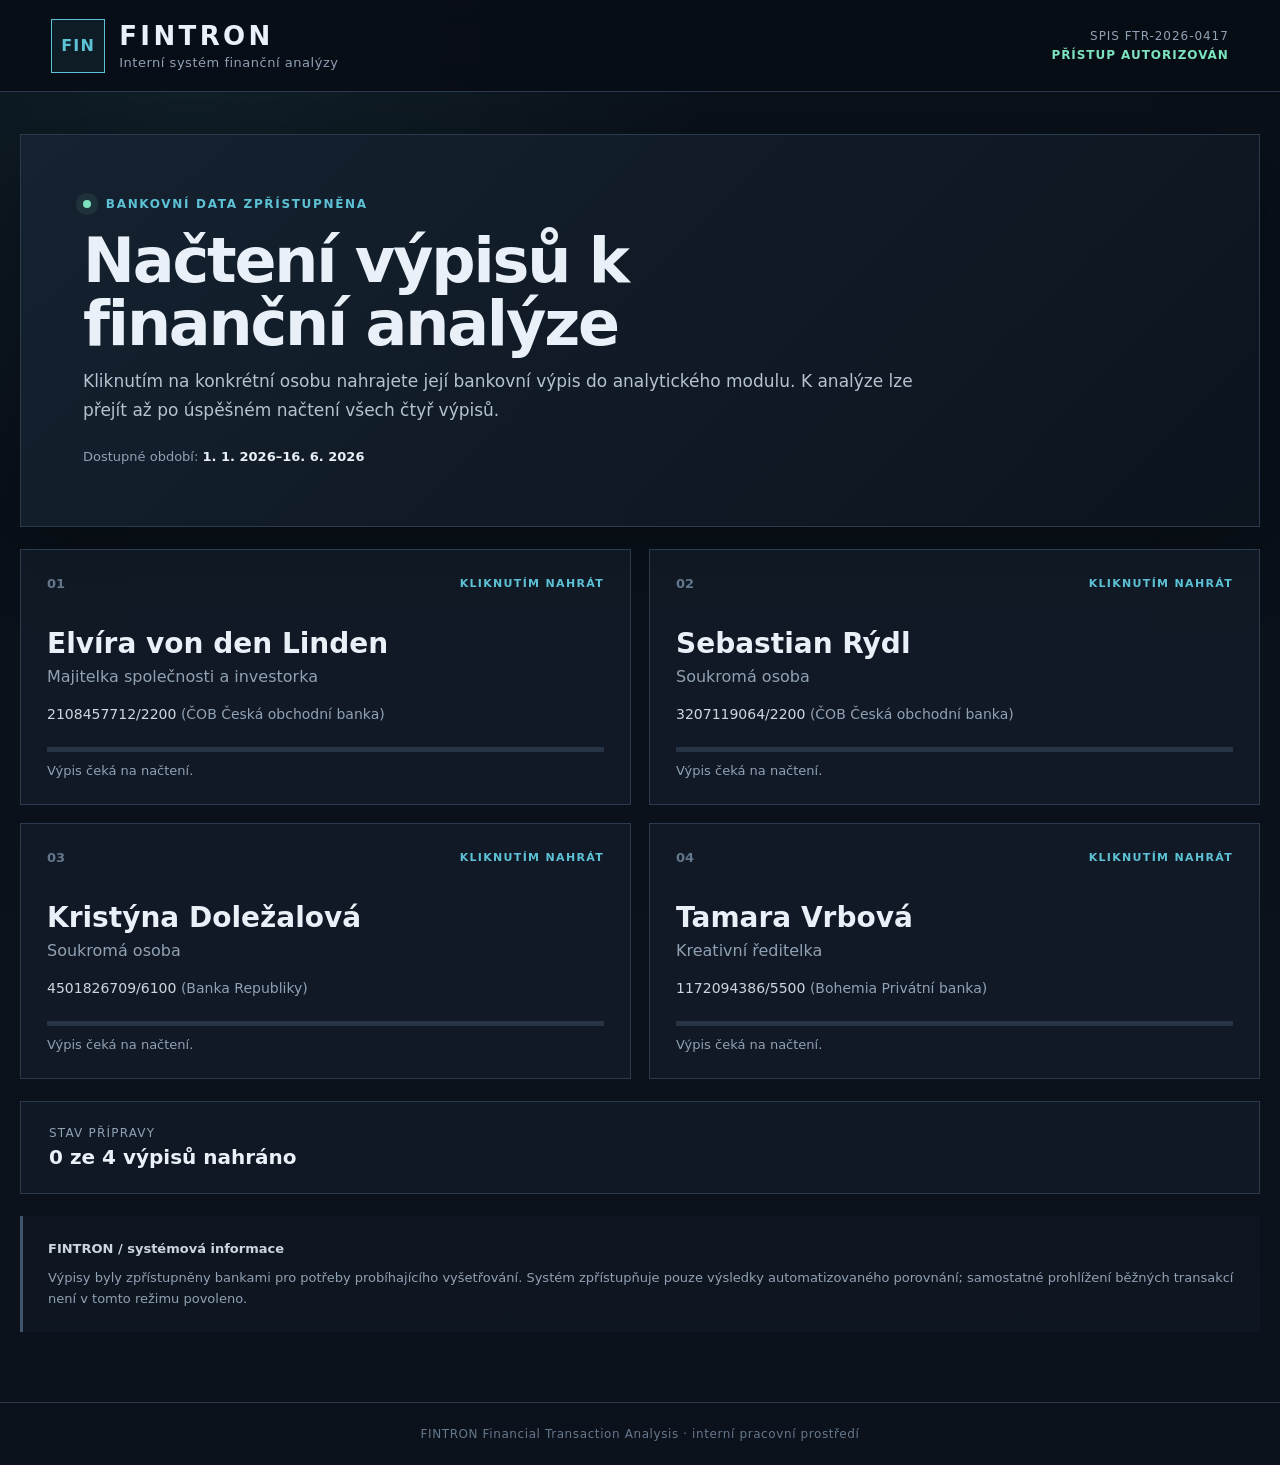
==== analysis.html @ c775ddfe "Add files via upload" ====
<!doctype html>
<html lang="cs">
<head>
  <meta charset="utf-8">
  <meta name="viewport" content="width=device-width, initial-scale=1">
  <title>FINTRON – Finanční analýza</title>
  <link rel="stylesheet" href="styles.css">
</head>
<body data-page="analysis">
  <header class="topbar">
    <div class="brand">
      <div class="brand-mark">FIN</div>
      <div>
        <h1>FINTRON</h1>
        <p>Modul finanční analýzy</p>
      </div>
    </div>
    <div class="case-meta">
      <span>SPIS FTR-2026-0417</span>
      <strong>4 VÝPISY NAČTENY</strong>
    </div>
  </header>

  <main class="page-shell analysis-page">
    <div class="analysis-topline">
      <div>
        <span class="eyebrow">ANALYTICKÉ PRACOVIŠTĚ</span>
        <h2>Vyberte způsob finanční analýzy</h2>
      </div>
      <button id="backToUpload" class="secondary-action" type="button">ZPĚT K NAČTENÝM VÝPISŮM</button>
    </div>

    <section class="analysis-choosers">
      <article class="analysis-tool analysis-tool-wide high-value-tool">
        <header>
          <span class="tool-number">01</span>
          <div>
            <h3>Analýza vysokých transakcí <small>(nad 50 000 Kč)</small></h3>
            <p>Vyhledá vysoké příchozí a odchozí transakce ve zvoleném výpisu. Výsledek lze filtrovat podle období, směru platby a protistrany.</p>
          </div>
        </header>
        <div class="high-analysis-controls">
          <label>Bankovní výpis<select id="highPerson"></select></label>
          <label>Datum od<input id="highDateFrom" type="date" min="2026-01-01" max="2026-06-16" value="2026-01-01"></label>
          <label>Datum do<input id="highDateTo" type="date" min="2026-01-01" max="2026-06-16" value="2026-06-16"></label>
          <label>Směr transakce
            <select id="highDirection">
              <option value="all">Všechny transakce</option>
              <option value="in">Pouze příchozí</option>
              <option value="out">Pouze odchozí</option>
            </select>
          </label>
          <label class="counterparty-search">Příjemce nebo odesílatel
            <input id="highSearch" type="search" autocomplete="off" placeholder="Alespoň 3 znaky jména nebo názvu">
          </label>
        </div>
        <button class="run-analysis" data-analysis="high" type="button">PROVÉST ANALÝZU</button>
      </article>

      <div class="comparison-tools">
        <article class="analysis-tool">
          <header>
            <span class="tool-number">02</span>
            <div>
              <h3>Analýza vzájemných transakcí</h3>
              <p>Vyhledá přímé převody mezi dvěma zvolenými bankovními výpisy.</p>
            </div>
          </header>
          <div class="select-pair">
            <label>První výpis<select id="mutualFirst"></select></label>
            <div class="pair-symbol">↔</div>
            <label>Druhý výpis<select id="mutualSecond"></select></label>
          </div>
          <button class="run-analysis" data-analysis="mutual" type="button">PROVÉST ANALÝZU</button>
        </article>

        <article class="analysis-tool">
          <header>
            <span class="tool-number">03</span>
            <div>
              <h3>Analýza stejných odesílatelů a příjemců</h3>
              <p>Vyhledá třetí strany, kterým oba účty platily nebo od kterých oba účty přijaly peníze.</p>
            </div>
          </header>
          <div class="select-pair">
            <label>První výpis<select id="commonFirst"></select></label>
            <div class="pair-symbol">⇄</div>
            <label>Druhý výpis<select id="commonSecond"></select></label>
          </div>
          <button class="run-analysis" data-analysis="common" type="button">PROVÉST ANALÝZU</button>
        </article>
      </div>
    </section>

    <section id="progressArea" class="analysis-progress" hidden>
      <div class="progress-copy"><strong id="progressLabel">Zahajuji analýzu…</strong><span id="progressPercent">0 %</span></div>
      <div class="progress-track"><i id="progressBar"></i></div>
    </section>

    <section id="results" class="results-area">
      <div class="results-placeholder">
        <div class="placeholder-icon">⌁</div>
        <h3>Výsledek analýzy se zobrazí zde</h3>
        <p>Vyberte jeden z analytických modulů, nastavte požadované parametry a spusťte analýzu.</p>
      </div>
    </section>
  </main>

  <div id="messageModal" class="modal" hidden>
    <div class="modal-card" role="alertdialog" aria-modal="true" aria-labelledby="modalTitle">
      <span class="modal-symbol">!</span>
      <h3 id="modalTitle">Nelze provést analýzu</h3>
      <p id="modalText">Nelze srovnávat stejný výpis.</p>
      <button id="modalClose" type="button">ROZUMÍM</button>
    </div>
  </div>

  <footer>FINTRON Financial Transaction Analysis · interní pracovní prostředí</footer>
  <script src="data.js"></script>
  <script src="app.js"></script>
</body>
</html>
---- styles.css ----
:root {
  --bg: #0a1018;
  --panel: #111a26;
  --panel-2: #162231;
  --line: #2b3a4d;
  --text: #e9f0f7;
  --muted: #91a1b4;
  --accent: #5dc2d6;
  --accent-2: #7de2be;
  --danger: #ff8c88;
  --warning: #f2c96d;
  --shadow: 0 24px 70px rgba(0,0,0,.32);
}
* { box-sizing: border-box; }
html { color-scheme: dark; }
body {
  margin: 0;
  min-height: 100vh;
  background:
    radial-gradient(circle at 15% 0%, rgba(93,194,214,.09), transparent 34rem),
    linear-gradient(180deg, #091018 0%, #0b121c 100%);
  color: var(--text);
  font-family: Inter, ui-sans-serif, system-ui, -apple-system, BlinkMacSystemFont, "Segoe UI", sans-serif;
}
button, select { font: inherit; }
button { color: inherit; }
[hidden] { display: none !important; }
.topbar {
  min-height: 92px;
  padding: 18px clamp(22px, 4vw, 68px);
  display: flex;
  align-items: center;
  justify-content: space-between;
  gap: 24px;
  border-bottom: 1px solid var(--line);
  background: rgba(8,14,22,.92);
  position: sticky;
  top: 0;
  z-index: 20;
  backdrop-filter: blur(16px);
}
.brand { display: flex; align-items: center; gap: 14px; }
.brand-mark {
  width: 54px; height: 54px; display: grid; place-items: center;
  border: 1px solid var(--accent); color: var(--accent); font-weight: 900;
  letter-spacing: .08em; background: rgba(93,194,214,.08);
}
.brand h1 { margin: 0; font-size: 26px; letter-spacing: .13em; }
.brand p { margin: 4px 0 0; color: var(--muted); font-size: 13px; letter-spacing: .04em; }
.case-meta { text-align: right; font-size: 12px; letter-spacing: .08em; }
.case-meta span { display: block; color: var(--muted); margin-bottom: 5px; }
.case-meta strong { color: var(--accent-2); }
.page-shell { width: min(1440px, calc(100% - 40px)); margin: 0 auto; padding: 42px 0 70px; }
.hero-panel {
  padding: clamp(30px, 5vw, 62px);
  border: 1px solid var(--line);
  background: linear-gradient(135deg, rgba(22,34,49,.96), rgba(12,20,30,.96));
  box-shadow: var(--shadow);
}
.hero-status, .eyebrow, .result-kicker {
  color: var(--accent); font-size: 12px; font-weight: 800; letter-spacing: .14em;
}
.status-dot { display: inline-block; width: 8px; height: 8px; margin-right: 9px; border-radius: 50%; background: var(--accent-2); box-shadow: 0 0 0 7px rgba(125,226,190,.09); animation: pulse 1.7s infinite; }
@keyframes pulse { 50% { opacity: .4; transform: scale(.82); } }
.hero-panel h2 { max-width: 760px; margin: 18px 0 12px; font-size: clamp(34px, 5vw, 62px); line-height: 1.02; letter-spacing: -.035em; }
.hero-panel p { max-width: 830px; margin: 0; color: #b6c2cf; font-size: 17px; line-height: 1.7; }
.period-line { margin-top: 24px; color: var(--muted); font-size: 13px; }
.period-line strong { color: var(--text); }
.upload-grid { display: grid; grid-template-columns: repeat(2, minmax(0,1fr)); gap: 18px; margin-top: 22px; }
.upload-card {
  text-align: left; padding: 26px; min-height: 245px; border: 1px solid var(--line);
  background: rgba(17,26,38,.9); cursor: pointer; transition: .2s ease;
}
.upload-card:hover { transform: translateY(-2px); border-color: #4a637d; background: #142131; }
.upload-card.is-loading { cursor: progress; border-color: var(--warning); }
.upload-card.is-loaded { border-color: rgba(125,226,190,.52); background: linear-gradient(135deg, rgba(19,41,43,.82), rgba(16,29,39,.92)); cursor: default; }
.upload-card-head { display: flex; align-items: center; justify-content: space-between; }
.person-index { color: #63768b; font-weight: 900; font-size: 13px; }
.upload-state { color: var(--accent); font-size: 11px; font-weight: 900; letter-spacing: .12em; }
.is-loaded .upload-state { color: var(--accent-2); }
.upload-card h3 { margin: 36px 0 7px; font-size: 28px; }
.upload-card p { margin: 0; color: var(--muted); }
.account-preview { margin-top: 20px; color: #ccd6e0; font-size: 14px; }
.account-preview span { color: var(--muted); }
.card-progress { height: 5px; margin-top: 25px; background: #263446; overflow: hidden; }
.card-progress i { display: block; height: 100%; background: linear-gradient(90deg, var(--accent), var(--accent-2)); transition: width .16s linear; }
.card-message { margin-top: 11px; color: var(--muted); font-size: 13px; }
.is-loaded .card-message { color: var(--accent-2); font-weight: 700; }
.upload-summary {
  margin-top: 22px; padding: 24px 28px; display: flex; align-items: center; justify-content: space-between; gap: 24px;
  border: 1px solid var(--line); background: rgba(17,26,38,.88);
}
.upload-summary span { display: block; color: var(--muted); font-size: 12px; text-transform: uppercase; letter-spacing: .1em; }
.upload-summary strong { display: block; margin-top: 5px; font-size: 20px; }
.primary-action, .run-analysis, .modal-card button {
  border: 0; background: var(--accent); color: #071018; padding: 16px 23px; font-weight: 900; letter-spacing: .06em; cursor: pointer;
  box-shadow: 0 9px 24px rgba(93,194,214,.16); transition: .18s ease;
}
.primary-action:hover, .run-analysis:hover, .modal-card button:hover { filter: brightness(1.08); transform: translateY(-1px); }
.system-note { margin-top: 22px; padding: 22px 25px; border-left: 3px solid #40556c; background: rgba(15,23,34,.8); color: var(--muted); font-size: 13px; line-height: 1.65; }
.system-note strong { color: #cbd6e1; }
.system-note p { margin: 7px 0 0; }
footer { padding: 24px; text-align: center; color: #66788c; border-top: 1px solid var(--line); font-size: 12px; letter-spacing: .05em; }
.analysis-topline { display: flex; justify-content: space-between; align-items: end; gap: 25px; margin-bottom: 22px; }
.analysis-topline h2 { margin: 8px 0 0; font-size: clamp(30px, 4vw, 48px); }
.secondary-action { background: transparent; border: 1px solid var(--line); padding: 13px 17px; color: #b8c6d4; cursor: pointer; }
.secondary-action:hover { border-color: var(--accent); color: var(--text); }
.analysis-choosers { display: grid; grid-template-columns: repeat(2,minmax(0,1fr)); gap: 20px; }
.analysis-tool { display: flex; flex-direction: column; min-height: 430px; padding: 28px; border: 1px solid var(--line); background: linear-gradient(145deg, #131e2c, #0e1722); box-shadow: var(--shadow); }
.analysis-tool header { display: flex; gap: 18px; min-height: 125px; }
.tool-number { flex: 0 0 48px; height: 48px; display: grid; place-items: center; border: 1px solid #39506a; color: var(--accent); font-weight: 900; }
.analysis-tool h3 { margin: 1px 0 8px; font-size: 24px; }
.analysis-tool header p { margin: 0; color: var(--muted); line-height: 1.55; }
.select-pair { display: grid; grid-template-columns: 1fr 42px 1fr; align-items: end; gap: 10px; margin: 32px 0 25px; }
.select-pair label { display: grid; gap: 8px; color: var(--muted); font-size: 12px; font-weight: 800; letter-spacing: .06em; text-transform: uppercase; }
select { width: 100%; padding: 14px 40px 14px 13px; border: 1px solid #35475d; border-radius: 0; background: #0c141e; color: var(--text); outline: none; }
select:focus { border-color: var(--accent); }
.pair-symbol { padding-bottom: 13px; text-align: center; color: var(--accent); font-size: 24px; }
.run-analysis { width: 100%; margin-top: auto; }
.analysis-progress { margin-top: 24px; padding: 25px; border: 1px solid var(--line); background: #111b28; }
.progress-copy { display: flex; justify-content: space-between; gap: 20px; margin-bottom: 12px; }
.progress-copy strong { color: #d4dee8; }
.progress-copy span { color: var(--accent); font-variant-numeric: tabular-nums; }
.progress-track { height: 8px; background: #263547; overflow: hidden; }
.progress-track i { display: block; height: 100%; width: 0; background: linear-gradient(90deg,var(--accent),var(--accent-2)); transition: width .15s linear; }
.results-area { margin-top: 24px; scroll-margin-top: 116px; }
.results-placeholder, .no-findings { min-height: 330px; padding: 60px; display: grid; place-items: center; align-content: center; text-align: center; border: 1px dashed #35475b; background: rgba(14,22,33,.7); }
.placeholder-icon { font-size: 60px; color: #40566d; }
.results-placeholder h3, .no-findings h3 { margin: 14px 0 4px; font-size: 25px; }
.results-placeholder p, .no-findings p { margin: 0; color: var(--muted); }
.result-heading { padding: 34px; border: 1px solid #3c5168; background: linear-gradient(135deg,#172638,#101a27); }
.result-heading h2 { margin: 11px 0 8px; font-size: clamp(30px,4vw,48px); letter-spacing: -.02em; }
.result-heading > p { margin: 0; color: var(--muted); }
.result-pair { display: grid; grid-template-columns: 1fr 36px 1fr; align-items: center; gap: 18px; margin-top: 30px; }
.result-pair > div { padding: 17px; border: 1px solid #33475d; background: rgba(7,13,20,.5); }
.result-pair > div:last-child { text-align: right; }
.result-pair strong { display: block; font-size: 19px; }
.result-pair span { display: block; margin-top: 5px; color: var(--muted); font-size: 13px; }
.result-pair b { text-align: center; color: var(--accent); font-size: 24px; }
.result-stats { display: grid; grid-template-columns: repeat(3,1fr); border: solid var(--line); border-width: 0 1px 1px; background: #0f1824; }
.result-stats div { padding: 20px 24px; border-right: 1px solid var(--line); }
.result-stats div:last-child { border-right: 0; }
.result-stats span { display: block; color: var(--muted); font-size: 12px; text-transform: uppercase; letter-spacing: .08em; }
.result-stats strong { display: block; margin-top: 7px; font-size: 21px; }
.mutual-list, .common-results { display: grid; gap: 13px; margin-top: 18px; }
.mutual-row { display: grid; grid-template-columns: 58px 1fr; border: 1px solid var(--line); background: #111b28; }
.row-order { display: grid; place-items: center; border-right: 1px solid var(--line); color: #587087; font-weight: 900; }
.mutual-main { padding: 22px 25px; }
.mutual-date { color: var(--accent); font-size: 12px; font-weight: 900; letter-spacing: .1em; }
.money-flow { display: grid; grid-template-columns: minmax(0,1fr) minmax(150px,.5fr) minmax(0,1fr); align-items: center; gap: 20px; margin-top: 13px; }
.flow-party { padding: 16px; border: 1px solid #304257; background: #0c151f; }
.flow-party strong { display: block; font-size: 18px; }
.flow-party span { display: block; margin-top: 4px; color: var(--muted); font-size: 13px; }
.flow-target { text-align: right; }
.flow-center { text-align: center; }
.flow-center strong { display: block; color: var(--accent-2); font-size: 24px; }
.flow-center span { display: block; color: var(--accent); font-size: 34px; line-height: 1; }
.transaction-detail { display: flex; flex-wrap: wrap; gap: 8px 18px; margin-top: 15px; color: var(--muted); font-size: 13px; }
.transaction-detail strong { color: #d3dde7; }
.common-result-card { position: relative; overflow: hidden; border: 1px solid var(--line); background: #111b28; }
.match-number { position: absolute; top: 19px; right: 22px; color: #5e7389; font-size: 11px; font-weight: 900; letter-spacing: .1em; }
.counterparty-head { padding: 26px 30px 22px; text-align: center; border-bottom: 1px solid var(--line); background: #152232; }
.counterparty-head > span { color: var(--accent); font-size: 11px; font-weight: 900; letter-spacing: .12em; text-transform: uppercase; }
.counterparty-head h3 { margin: 7px 0 4px; font-size: 27px; }
.counterparty-head p { margin: 0; color: var(--muted); font-size: 13px; }
.common-columns { display: grid; grid-template-columns: minmax(0,1fr) 108px minmax(0,1fr); }
.common-columns > section { padding: 24px; }
.common-columns h4 { margin: 0 0 14px; font-size: 18px; }
.common-columns section:last-child h4 { text-align: right; }
.common-columns h4 small { display: block; margin-top: 4px; color: var(--muted); font-size: 12px; font-weight: 500; }
.common-node { display: grid; place-items: center; border-left: 1px solid var(--line); border-right: 1px solid var(--line); background: #0d1620; }
.common-node span { color: var(--accent); text-align: center; font-size: 10px; font-weight: 900; letter-spacing: .09em; }
.mini-transaction { padding: 14px; margin-bottom: 9px; border: 1px solid #2d3e51; background: #0c151f; }
.mini-direction { display: flex; align-items: center; gap: 7px; font-size: 12px; }
.mini-direction span { color: var(--accent); font-size: 18px; }
.mini-data { display: grid; grid-template-columns: auto auto 1fr; align-items: center; gap: 12px; margin-top: 9px; color: var(--muted); font-size: 12px; }
.mini-amount { color: var(--accent-2); font-size: 17px; }
.no-findings > span { font-size: 70px; color: #51677d; font-weight: 900; }
.modal { position: fixed; inset: 0; z-index: 100; display: grid; place-items: center; padding: 20px; background: rgba(2,7,12,.78); backdrop-filter: blur(6px); }
.modal-card { width: min(470px,100%); padding: 36px; text-align: center; border: 1px solid #70494b; background: #17202b; box-shadow: 0 30px 80px rgba(0,0,0,.55); }
.modal-symbol { width: 54px; height: 54px; display: grid; place-items: center; margin: 0 auto; border: 1px solid var(--danger); color: var(--danger); font-size: 30px; font-weight: 900; }
.modal-card h3 { margin: 20px 0 8px; font-size: 25px; }
.modal-card p { margin: 0 0 24px; color: #c5ced8; }
.modal-card button { min-width: 160px; }
@media (max-width: 900px) {
  .upload-grid, .analysis-choosers { grid-template-columns: 1fr; }
  .analysis-topline { align-items: flex-start; flex-direction: column; }
  .select-pair { grid-template-columns: 1fr; }
  .pair-symbol { padding: 0; transform: rotate(90deg); }
  .result-pair, .money-flow { grid-template-columns: 1fr; }
  .result-pair b { transform: rotate(90deg); }
  .result-pair > div:last-child, .flow-target { text-align: left; }
  .common-columns { grid-template-columns: 1fr; }
  .common-node { min-height: 56px; border: solid var(--line); border-width: 1px 0; }
  .common-columns section:last-child h4 { text-align: left; }
}
@media (max-width: 620px) {
  .topbar { position: static; align-items: flex-start; }
  .case-meta { display: none; }
  .page-shell { width: min(100% - 24px, 1440px); padding-top: 22px; }
  .hero-panel, .analysis-tool, .result-heading { padding: 22px; }
  .upload-summary { align-items: stretch; flex-direction: column; }
  .result-stats { grid-template-columns: 1fr; }
  .result-stats div { border-right: 0; border-bottom: 1px solid var(--line); }
  .mutual-row { grid-template-columns: 1fr; }
  .row-order { min-height: 40px; border-right: 0; border-bottom: 1px solid var(--line); }
  .mutual-main { padding: 18px; }
  .transaction-detail { flex-direction: column; }
  .mini-data { grid-template-columns: 1fr; }
}

/* --- FINTRON: modul vysokých transakcí --- */
.analysis-choosers { display: grid; grid-template-columns: 1fr; gap: 20px; }
.analysis-tool-wide { min-height: 0; }
.analysis-tool-wide header { min-height: 0; }
.analysis-tool h3 small { color: var(--warning); font-size: .64em; font-weight: 750; white-space: nowrap; }
.comparison-tools { display: grid; grid-template-columns: repeat(2, minmax(0, 1fr)); gap: 20px; }
.high-analysis-controls {
  display: grid;
  grid-template-columns: minmax(260px, 1.35fr) repeat(3, minmax(165px, .72fr));
  gap: 14px;
  margin: 28px 0 22px;
}
.high-analysis-controls label {
  display: grid;
  gap: 8px;
  color: var(--muted);
  font-size: 12px;
  font-weight: 800;
  letter-spacing: .06em;
  text-transform: uppercase;
}
.high-analysis-controls .counterparty-search { grid-column: 1 / -1; }
input[type="date"], input[type="search"] {
  width: 100%;
  min-height: 50px;
  padding: 13px;
  border: 1px solid #35475d;
  border-radius: 0;
  background: #0c141e;
  color: var(--text);
  outline: none;
  font: inherit;
}
input[type="date"]:focus, input[type="search"]:focus { border-color: var(--accent); }
input[type="search"]::placeholder { color: #687b90; }
.high-value-tool .run-analysis { width: 100%; margin-top: 0; }
.single-account-result {
  margin-top: 28px;
  padding: 18px 20px;
  border: 1px solid #33475d;
  background: rgba(7,13,20,.5);
}
.single-account-result strong { display: block; font-size: 21px; }
.single-account-result span { display: block; margin-top: 5px; color: var(--muted); font-size: 13px; }
.balance-summary {
  display: grid;
  grid-template-columns: repeat(5, minmax(0,1fr));
  border: solid var(--line);
  border-width: 0 1px 1px;
  background: #0f1824;
}
.balance-summary > div { min-width: 0; padding: 20px 22px; border-right: 1px solid var(--line); }
.balance-summary > div:last-child { border-right: 0; }
.balance-summary span { display: block; color: var(--muted); font-size: 11px; line-height: 1.4; text-transform: uppercase; letter-spacing: .075em; }
.balance-summary strong { display: block; margin-top: 8px; font-size: clamp(17px, 1.65vw, 23px); white-space: nowrap; }
.positive-value { color: var(--accent-2) !important; }
.negative-value { color: #ffaaa5 !important; }
.balance-note {
  padding: 13px 18px;
  border: solid var(--line);
  border-width: 0 1px 1px;
  background: rgba(13,22,32,.92);
  color: var(--muted);
  font-size: 12px;
  line-height: 1.5;
}
.high-transaction-list { display: grid; gap: 10px; margin-top: 18px; }
.high-transaction-row {
  display: grid;
  grid-template-columns: 54px 132px 105px minmax(260px,1fr) minmax(155px,auto);
  align-items: stretch;
  border: 1px solid var(--line);
  background: #111b28;
}
.high-transaction-row.is-incoming { border-left: 3px solid var(--accent-2); }
.high-transaction-row.is-outgoing { border-left: 3px solid #d97976; }
.high-row-index { display: grid; place-items: center; border-right: 1px solid var(--line); color: #5e7389; font-weight: 900; }
.high-row-date, .high-row-direction, .high-row-party, .high-row-amount { padding: 17px 18px; }
.high-row-date { border-right: 1px solid var(--line); }
.high-row-date strong { display: block; font-size: 14px; }
.high-row-date span { display: block; margin-top: 6px; color: var(--muted); font-size: 11px; line-height: 1.35; }
.high-row-direction { display: grid; place-items: center; align-content: center; border-right: 1px solid var(--line); text-align: center; }
.high-row-direction span { color: var(--muted); font-size: 10px; font-weight: 900; letter-spacing: .08em; }
.high-row-direction b { margin-top: 4px; color: var(--accent); font-size: 25px; line-height: 1; }
.high-row-party strong { display: block; font-size: 17px; }
.high-row-party span { display: block; margin-top: 5px; color: var(--muted); font-size: 12px; }
.high-row-party small { display: block; margin-top: 9px; color: #c7d2dd; font-size: 13px; }
.high-row-amount { display: grid; place-items: center end; border-left: 1px solid var(--line); font-size: clamp(18px, 2vw, 25px); font-weight: 900; white-space: nowrap; font-variant-numeric: tabular-nums; }

@media (max-width: 1120px) {
  .high-analysis-controls { grid-template-columns: repeat(2, minmax(0,1fr)); }
  .high-analysis-controls .counterparty-search { grid-column: 1 / -1; }
  .balance-summary { grid-template-columns: repeat(2, minmax(0,1fr)); }
  .balance-summary > div { border-bottom: 1px solid var(--line); }
  .balance-summary > div:nth-child(2n) { border-right: 0; }
  .balance-summary > div:last-child { border-bottom: 0; }
  .high-transaction-row { grid-template-columns: 48px 120px 92px minmax(220px,1fr); }
  .high-row-amount { grid-column: 2 / -1; place-items: center end; border-top: 1px solid var(--line); border-left: 0; }
}
@media (max-width: 900px) {
  .comparison-tools { grid-template-columns: 1fr; }
  .high-analysis-controls { grid-template-columns: 1fr; }
  .high-analysis-controls .counterparty-search { grid-column: auto; }
  .balance-summary { grid-template-columns: 1fr; }
  .balance-summary > div { border-right: 0; border-bottom: 1px solid var(--line); }
  .high-transaction-row { grid-template-columns: 44px 1fr; }
  .high-row-index { grid-row: 1 / span 4; }
  .high-row-date, .high-row-direction, .high-row-party, .high-row-amount { grid-column: 2; border: 0; border-bottom: 1px solid var(--line); }
  .high-row-direction { display: flex; justify-content: space-between; padding-top: 10px; padding-bottom: 10px; }
  .high-row-direction b { margin: 0; }
  .high-row-amount { place-items: center start; border-bottom: 0; }
}
@media (max-width: 620px) {
  .analysis-tool h3 small { display: block; margin-top: 5px; white-space: normal; }
  .high-row-date, .high-row-direction, .high-row-party, .high-row-amount { padding-left: 14px; padding-right: 14px; }
}
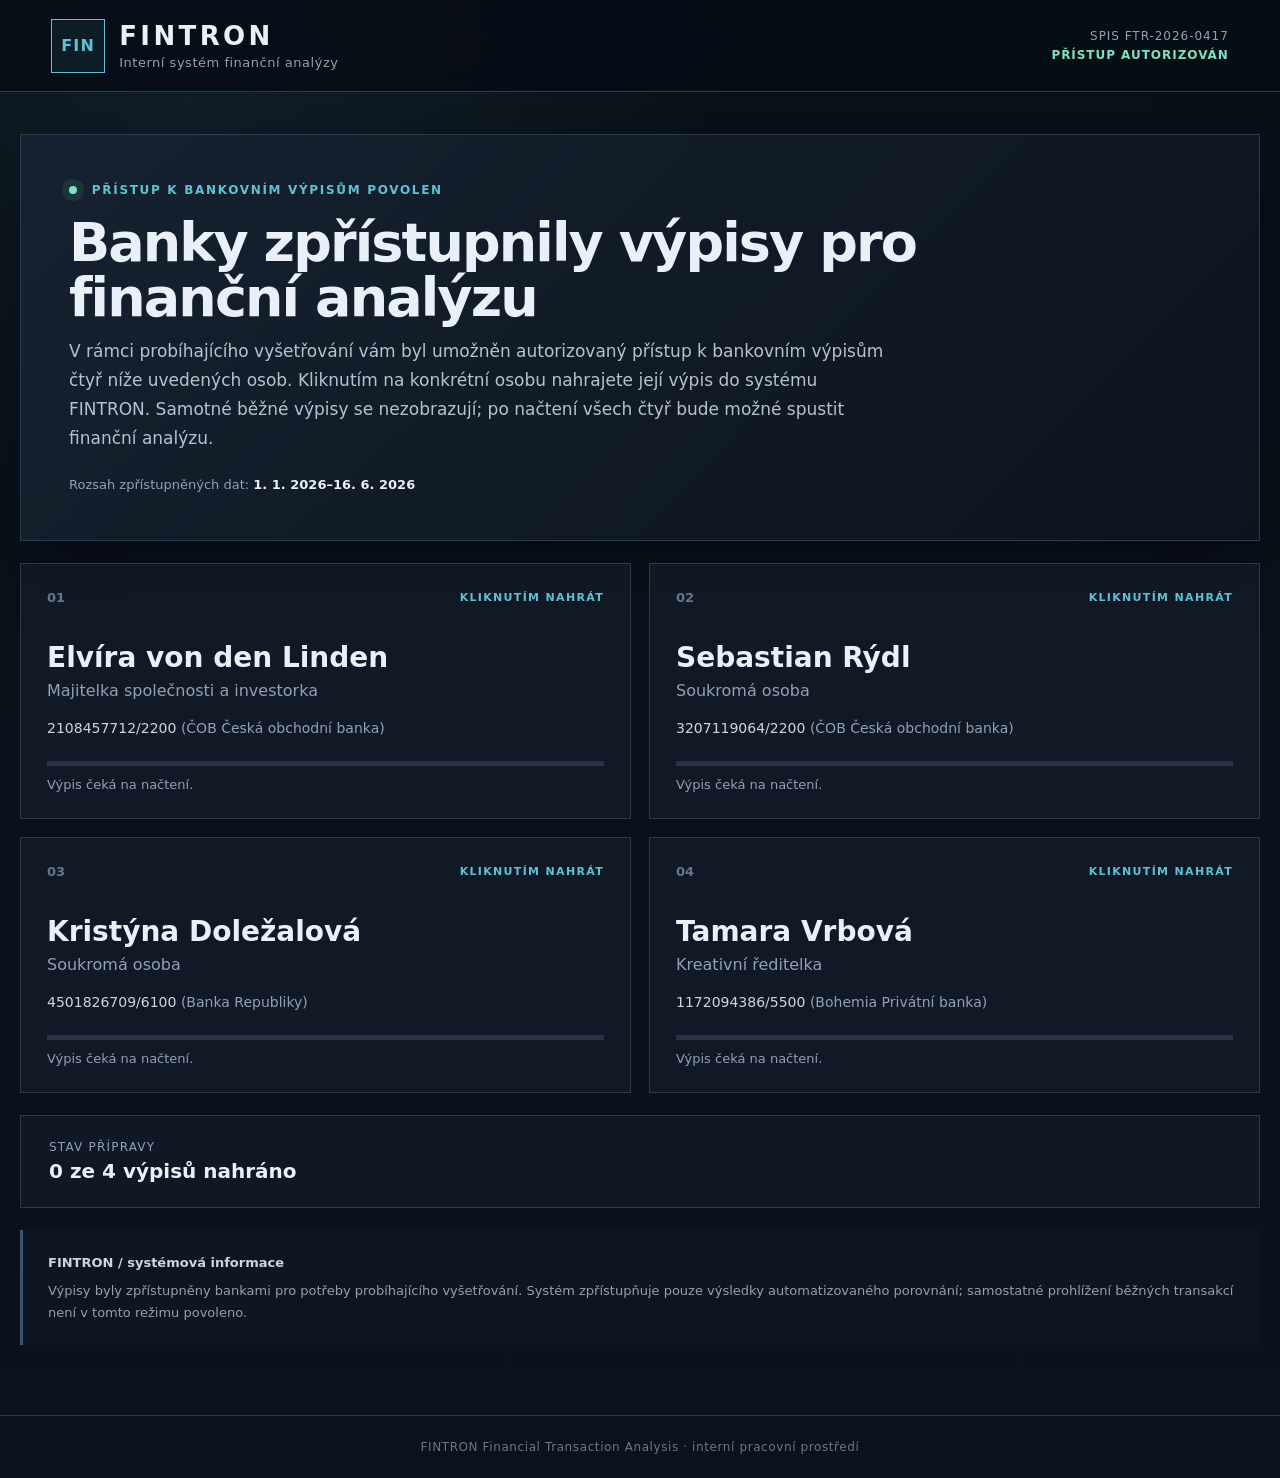
==== commit 58c18632: "Add files via upload" ====
--- a/analysis.html
+++ b/analysis.html
@@ -21,87 +21,87 @@
     </div>
   </header>
 
-  <main class="page-shell analysis-page">
-    <div class="analysis-topline">
+  <main class="page-shell analysis-page compact-analysis-page">
+    <div class="analysis-topline compact-topline">
       <div>
         <span class="eyebrow">ANALYTICKÉ PRACOVIŠTĚ</span>
-        <h2>Vyberte způsob finanční analýzy</h2>
+        <h2>Finanční analýza načtených výpisů</h2>
       </div>
       <button id="backToUpload" class="secondary-action" type="button">ZPĚT K NAČTENÝM VÝPISŮM</button>
     </div>
 
-    <section class="analysis-choosers">
-      <article class="analysis-tool analysis-tool-wide high-value-tool">
-        <header>
+    <section class="analysis-strips" aria-label="Druhy finanční analýzy">
+      <article class="analysis-strip analysis-strip-high">
+        <div class="strip-heading">
           <span class="tool-number">01</span>
           <div>
-            <h3>Analýza vysokých transakcí <small>(nad 50 000 Kč)</small></h3>
-            <p>Vyhledá vysoké příchozí a odchozí transakce ve zvoleném výpisu. Výsledek lze filtrovat podle období, směru platby a protistrany.</p>
+            <h3>Analýza vysokých transakcí</h3>
+            <p>Transakce nad 50 000 Kč</p>
           </div>
-        </header>
-        <div class="high-analysis-controls">
+        </div>
+        <div class="strip-primary-controls">
           <label>Bankovní výpis<select id="highPerson"></select></label>
+          <button class="run-analysis" data-analysis="high" type="button">PROVÉST ANALÝZU</button>
+        </div>
+        <div class="strip-filter-row">
           <label>Datum od<input id="highDateFrom" type="date" min="2026-01-01" max="2026-06-16" value="2026-01-01"></label>
           <label>Datum do<input id="highDateTo" type="date" min="2026-01-01" max="2026-06-16" value="2026-06-16"></label>
-          <label>Směr transakce
+          <label>Směr
             <select id="highDirection">
-              <option value="all">Všechny transakce</option>
+              <option value="all">Příchozí i odchozí</option>
               <option value="in">Pouze příchozí</option>
               <option value="out">Pouze odchozí</option>
             </select>
           </label>
           <label class="counterparty-search">Příjemce nebo odesílatel
-            <input id="highSearch" type="search" autocomplete="off" placeholder="Alespoň 3 znaky jména nebo názvu">
+            <input id="highSearch" type="search" autocomplete="off" placeholder="Alespoň 3 znaky">
           </label>
         </div>
-        <button class="run-analysis" data-analysis="high" type="button">PROVÉST ANALÝZU</button>
       </article>
 
-      <div class="comparison-tools">
-        <article class="analysis-tool">
-          <header>
-            <span class="tool-number">02</span>
-            <div>
-              <h3>Analýza vzájemných transakcí</h3>
-              <p>Vyhledá přímé převody mezi dvěma zvolenými bankovními výpisy.</p>
-            </div>
-          </header>
-          <div class="select-pair">
-            <label>První výpis<select id="mutualFirst"></select></label>
-            <div class="pair-symbol">↔</div>
-            <label>Druhý výpis<select id="mutualSecond"></select></label>
+      <article class="analysis-strip">
+        <div class="strip-heading">
+          <span class="tool-number">02</span>
+          <div>
+            <h3>Analýza vzájemných transakcí</h3>
+            <p>Přímé převody mezi dvěma účty</p>
           </div>
+        </div>
+        <div class="strip-pair-controls">
+          <label>První výpis<select id="mutualFirst"></select></label>
+          <span class="strip-symbol">↔</span>
+          <label>Druhý výpis<select id="mutualSecond"></select></label>
           <button class="run-analysis" data-analysis="mutual" type="button">PROVÉST ANALÝZU</button>
-        </article>
+        </div>
+      </article>
 
-        <article class="analysis-tool">
-          <header>
-            <span class="tool-number">03</span>
-            <div>
-              <h3>Analýza stejných odesílatelů a příjemců</h3>
-              <p>Vyhledá třetí strany, kterým oba účty platily nebo od kterých oba účty přijaly peníze.</p>
-            </div>
-          </header>
-          <div class="select-pair">
-            <label>První výpis<select id="commonFirst"></select></label>
-            <div class="pair-symbol">⇄</div>
-            <label>Druhý výpis<select id="commonSecond"></select></label>
+      <article class="analysis-strip">
+        <div class="strip-heading">
+          <span class="tool-number">03</span>
+          <div>
+            <h3>Analýza stejných odesílatelů a příjemců</h3>
+            <p>Společné protistrany ve dvou výpisech</p>
           </div>
+        </div>
+        <div class="strip-pair-controls">
+          <label>První výpis<select id="commonFirst"></select></label>
+          <span class="strip-symbol">⇄</span>
+          <label>Druhý výpis<select id="commonSecond"></select></label>
           <button class="run-analysis" data-analysis="common" type="button">PROVÉST ANALÝZU</button>
-        </article>
-      </div>
+        </div>
+      </article>
     </section>
 
-    <section id="progressArea" class="analysis-progress" hidden>
+    <section id="progressArea" class="analysis-progress compact-progress" hidden>
       <div class="progress-copy"><strong id="progressLabel">Zahajuji analýzu…</strong><span id="progressPercent">0 %</span></div>
       <div class="progress-track"><i id="progressBar"></i></div>
     </section>
 
-    <section id="results" class="results-area">
-      <div class="results-placeholder">
+    <section id="results" class="results-area compact-results">
+      <div class="results-placeholder compact-placeholder">
         <div class="placeholder-icon">⌁</div>
-        <h3>Výsledek analýzy se zobrazí zde</h3>
-        <p>Vyberte jeden z analytických modulů, nastavte požadované parametry a spusťte analýzu.</p>
+        <h3>Výsledek se zobrazí v tomto prostoru</h3>
+        <p>Zvolte typ analýzy a spusťte automatizované porovnání.</p>
       </div>
     </section>
   </main>
--- a/styles.css
+++ b/styles.css
@@ -325,3 +325,248 @@
   .analysis-tool h3 small { display: block; margin-top: 5px; white-space: normal; }
   .high-row-date, .high-row-direction, .high-row-party, .high-row-amount { padding-left: 14px; padding-right: 14px; }
 }
+
+/* --- FINTRON: kompaktní analytické rozhraní --- */
+.compact-analysis-page { padding-top: 30px; }
+.compact-topline { margin-bottom: 16px; }
+.compact-topline h2 { font-size: clamp(28px, 3vw, 40px); }
+.analysis-strips { display: grid; gap: 10px; }
+.analysis-strip {
+  display: grid;
+  grid-template-columns: minmax(285px, .8fr) minmax(520px, 1.7fr);
+  align-items: center;
+  gap: 20px;
+  padding: 17px 20px;
+  border: 1px solid var(--line);
+  background: linear-gradient(110deg, rgba(19,30,44,.97), rgba(13,22,32,.97));
+  box-shadow: 0 12px 32px rgba(0,0,0,.2);
+}
+.analysis-strip-high { grid-template-rows: auto auto; }
+.strip-heading { display: flex; align-items: center; gap: 14px; min-width: 0; }
+.strip-heading .tool-number { flex-basis: 42px; width: 42px; height: 42px; }
+.strip-heading h3 { margin: 0; font-size: 18px; line-height: 1.2; }
+.strip-heading p { margin: 4px 0 0; color: var(--muted); font-size: 12px; }
+.strip-primary-controls,
+.strip-pair-controls,
+.strip-filter-row { display: grid; align-items: end; gap: 10px; min-width: 0; }
+.strip-primary-controls { grid-template-columns: minmax(260px, 1fr) 190px; }
+.strip-pair-controls { grid-template-columns: minmax(210px, 1fr) 28px minmax(210px, 1fr) 190px; }
+.strip-filter-row {
+  grid-column: 1 / -1;
+  grid-template-columns: 145px 145px 190px minmax(260px, 1fr);
+  padding-top: 13px;
+  border-top: 1px solid rgba(76,96,119,.45);
+}
+.strip-heading label,
+.strip-primary-controls label,
+.strip-pair-controls label,
+.strip-filter-row label {
+  display: grid;
+  gap: 5px;
+  min-width: 0;
+  color: var(--muted);
+  font-size: 10px;
+  font-weight: 800;
+  letter-spacing: .075em;
+  text-transform: uppercase;
+}
+.analysis-strip select,
+.analysis-strip input[type="date"],
+.analysis-strip input[type="search"] {
+  min-height: 42px;
+  height: 42px;
+  padding-top: 9px;
+  padding-bottom: 9px;
+  font-size: 13px;
+}
+.analysis-strip .run-analysis { width: 190px; min-height: 42px; margin: 0; padding: 11px 15px; font-size: 12px; }
+.strip-symbol { align-self: end; padding-bottom: 8px; color: var(--accent); text-align: center; font-size: 20px; }
+.compact-progress { margin-top: 12px; padding: 16px 18px; }
+.compact-results { margin-top: 12px; scroll-margin-top: 100px; }
+.compact-placeholder { min-height: 170px; padding: 28px; }
+.compact-placeholder .placeholder-icon { font-size: 42px; }
+.compact-placeholder h3 { font-size: 20px; }
+
+.compact-result-heading { padding: 24px 26px; }
+.compact-result-heading h2 { margin: 8px 0 5px; font-size: clamp(25px, 3vw, 36px); }
+.compact-result-heading > p { font-size: 13px; }
+.compact-result-pair { margin-top: 18px; }
+.compact-result-pair > div { padding: 12px 14px; }
+.compact-result-pair strong { font-size: 16px; }
+.compact-result-pair span { font-size: 12px; }
+.single-account-line {
+  display: flex;
+  align-items: baseline;
+  gap: 12px;
+  margin-top: 17px;
+  padding-top: 14px;
+  border-top: 1px solid #33475d;
+}
+.single-account-line strong { font-size: 18px; }
+.single-account-line span { color: var(--muted); font-size: 12px; }
+.compact-summary {
+  display: grid;
+  border: solid var(--line);
+  border-width: 0 1px 1px;
+  background: #0f1824;
+}
+.compact-summary.three-columns { grid-template-columns: repeat(3, minmax(0,1fr)); }
+.compact-summary.five-columns { grid-template-columns: repeat(5, minmax(0,1fr)); }
+.compact-summary > div { min-width: 0; padding: 14px 17px; border-right: 1px solid var(--line); }
+.compact-summary > div:last-child { border-right: 0; }
+.compact-summary span { display: block; color: var(--muted); font-size: 10px; text-transform: uppercase; letter-spacing: .075em; }
+.compact-summary strong { display: block; margin-top: 5px; font-size: clamp(15px, 1.45vw, 20px); white-space: nowrap; }
+
+.ledger-table { margin-top: 12px; border: 1px solid var(--line); background: #0d1621; overflow: hidden; }
+.ledger-head,
+.ledger-row { display: grid; align-items: stretch; }
+.ledger-head {
+  background: #172536;
+  color: #9cafc2;
+  font-size: 10px;
+  font-weight: 900;
+  letter-spacing: .08em;
+  text-transform: uppercase;
+}
+.ledger-head > span,
+.ledger-head > div,
+.ledger-row > div { min-width: 0; padding: 12px 14px; border-right: 1px solid var(--line); }
+.ledger-head > :last-child,
+.ledger-row > :last-child { border-right: 0; }
+.ledger-row { border-top: 1px solid var(--line); background: #101a27; }
+.ledger-row:nth-child(odd) { background: #0f1824; }
+.ledger-row strong { display: block; font-size: 13px; }
+.ledger-row small { display: block; margin-top: 4px; color: var(--muted); font-size: 10px; line-height: 1.35; }
+.high-ledger-grid { grid-template-columns: 112px 92px minmax(220px, 1.15fr) minmax(250px, 1.35fr) 150px; }
+.high-ledger-table .ledger-row.is-incoming { box-shadow: inset 3px 0 0 var(--accent-2); }
+.high-ledger-table .ledger-row.is-outgoing { box-shadow: inset 3px 0 0 #d97976; }
+.ledger-direction { display: flex; align-items: center; gap: 8px; }
+.ledger-direction b { color: var(--accent); font-size: 21px; }
+.ledger-direction span { color: var(--muted); font-size: 11px; }
+.ledger-amount { display: grid; place-items: center end; font-size: 17px; font-weight: 900; white-space: nowrap; font-variant-numeric: tabular-nums; }
+
+.mutual-ledger-grid { grid-template-columns: minmax(190px, .82fr) minmax(340px, 1.4fr) minmax(190px, .82fr); }
+.account-column-head > span:first-child { text-align: left; }
+.account-column-head > span:nth-child(2) { text-align: center; }
+.account-column-head > span:last-child { text-align: right; }
+.account-column-head strong { display: block; color: var(--text); font-size: 13px; text-transform: none; letter-spacing: 0; }
+.account-column-head small { display: block; margin-top: 3px; color: var(--muted); font-size: 10px; font-weight: 500; letter-spacing: 0; text-transform: none; }
+.side-amount { display: grid; place-items: center start; font-size: 19px; font-weight: 900; white-space: nowrap; }
+.side-amount-right { place-items: center end; }
+.mutual-detail-cell { text-align: center; }
+.mutual-detail-top { display: flex; justify-content: center; align-items: center; gap: 10px; }
+.mutual-detail-top strong { font-size: 12px; }
+.mutual-detail-top b { color: var(--accent); font-size: 24px; line-height: 1; }
+.mutual-detail-top span { color: var(--muted); font-size: 11px; }
+.mutual-detail-cell p { margin: 5px 0 0; color: #d4dde7; font-size: 13px; }
+.mutual-detail-cell small { margin-top: 4px; }
+
+.common-account-head,
+.common-ledger-grid { display: grid; grid-template-columns: minmax(0,1fr) 180px minmax(0,1fr); }
+.common-account-head {
+  margin-top: 12px;
+  border: 1px solid var(--line);
+  background: #172536;
+  color: var(--muted);
+  font-size: 10px;
+  font-weight: 900;
+  letter-spacing: .08em;
+  text-transform: uppercase;
+}
+.common-account-head > div { padding: 12px 14px; border-right: 1px solid var(--line); }
+.common-account-head > div:last-child { border-right: 0; text-align: right; }
+.common-account-head > div:nth-child(2) { display: grid; place-items: center; text-align: center; }
+.common-account-head strong { display: block; color: var(--text); font-size: 13px; text-transform: none; letter-spacing: 0; }
+.common-account-head small { display: block; margin-top: 3px; color: var(--muted); font-size: 10px; font-weight: 500; letter-spacing: 0; text-transform: none; }
+.compact-common-results { margin-top: 8px; gap: 8px; }
+.common-ledger-card { border: 1px solid var(--line); background: #101a27; overflow: hidden; }
+.common-party-bar {
+  display: grid;
+  grid-template-columns: minmax(190px, .8fr) minmax(260px, 1.4fr) minmax(190px, .8fr);
+  align-items: center;
+  gap: 18px;
+  padding: 11px 15px;
+  border-bottom: 1px solid var(--line);
+  background: #142131;
+}
+.common-party-bar span { color: var(--accent); font-size: 10px; font-weight: 900; letter-spacing: .08em; text-transform: uppercase; }
+.common-party-bar strong { text-align: center; font-size: 16px; }
+.common-party-bar small { color: var(--muted); text-align: right; font-size: 10px; }
+.common-ledger-body > section { min-width: 0; padding: 8px; }
+.common-center-node { display: grid; place-items: center; border: solid var(--line); border-width: 0 1px; background: #0c151f; }
+.common-center-node span { color: var(--accent); text-align: center; font-size: 9px; font-weight: 900; letter-spacing: .08em; }
+.common-transaction-line {
+  display: grid;
+  grid-template-columns: 78px 24px 112px minmax(130px,1fr);
+  align-items: center;
+  gap: 7px;
+  min-height: 40px;
+  padding: 7px 8px;
+  border-bottom: 1px solid rgba(57,74,94,.58);
+  font-size: 11px;
+}
+.common-transaction-line:last-child { border-bottom: 0; }
+.common-transaction-line b { color: var(--accent); text-align: center; font-size: 18px; }
+.common-date { color: var(--muted); }
+.common-transaction-line strong { white-space: nowrap; font-size: 13px; }
+.common-note { overflow: hidden; color: #ccd6e0; text-overflow: ellipsis; white-space: nowrap; }
+.compact-no-findings { min-height: 190px; padding: 30px; }
+.compact-no-findings > span { font-size: 50px; }
+
+/* Úvodní stránka: o něco kompaktnější, ale s jasným vysvětlením přístupu. */
+.upload-page .hero-panel { padding: clamp(30px, 4vw, 48px); }
+.upload-page .hero-panel h2 { max-width: 900px; font-size: clamp(34px, 4.4vw, 54px); }
+.upload-page .upload-card { min-height: 220px; }
+
+@media (max-width: 1180px) {
+  .analysis-strip { grid-template-columns: 260px minmax(0,1fr); }
+  .strip-pair-controls { grid-template-columns: minmax(180px,1fr) 26px minmax(180px,1fr) 170px; }
+  .strip-primary-controls { grid-template-columns: minmax(220px,1fr) 170px; }
+  .analysis-strip .run-analysis { width: 170px; }
+  .strip-filter-row { grid-template-columns: 135px 135px 175px minmax(220px,1fr); }
+  .compact-summary.five-columns { grid-template-columns: repeat(3,minmax(0,1fr)); }
+  .compact-summary.five-columns > div:nth-child(3) { border-right: 0; }
+  .compact-summary.five-columns > div:nth-child(-n+3) { border-bottom: 1px solid var(--line); }
+  .high-ledger-grid { grid-template-columns: 105px 82px minmax(190px,1fr) minmax(210px,1.15fr) 135px; }
+  .common-account-head, .common-ledger-grid { grid-template-columns: minmax(0,1fr) 145px minmax(0,1fr); }
+  .common-transaction-line { grid-template-columns: 72px 22px 98px minmax(90px,1fr); }
+}
+
+@media (max-width: 940px) {
+  .analysis-strip { grid-template-columns: 1fr; gap: 14px; }
+  .analysis-strip-high { grid-template-rows: auto; }
+  .strip-filter-row { grid-column: auto; grid-template-columns: repeat(2,minmax(0,1fr)); }
+  .strip-filter-row .counterparty-search { grid-column: 1 / -1; }
+  .strip-pair-controls { grid-template-columns: 1fr 30px 1fr; }
+  .strip-pair-controls .run-analysis { grid-column: 1 / -1; width: 100%; }
+  .strip-primary-controls .run-analysis { width: 100%; }
+  .high-ledger-table { overflow-x: auto; }
+  .high-ledger-grid { min-width: 820px; }
+  .common-account-head, .common-ledger-grid { grid-template-columns: 1fr; }
+  .common-account-head > div { border-right: 0; border-bottom: 1px solid var(--line); text-align: left !important; }
+  .common-account-head > div:nth-child(2) { display: none; }
+  .common-account-head > div:last-child { border-bottom: 0; }
+  .common-center-node { min-height: 36px; border-width: 1px 0; }
+  .common-party-bar { grid-template-columns: 1fr; gap: 4px; text-align: left; }
+  .common-party-bar strong, .common-party-bar small { text-align: left; }
+}
+
+@media (max-width: 680px) {
+  .analysis-strip { padding: 15px; }
+  .strip-primary-controls,
+  .strip-pair-controls,
+  .strip-filter-row { grid-template-columns: 1fr; }
+  .strip-symbol { padding: 0; transform: rotate(90deg); }
+  .strip-filter-row .counterparty-search { grid-column: auto; }
+  .compact-summary.three-columns,
+  .compact-summary.five-columns { grid-template-columns: 1fr; }
+  .compact-summary > div { border-right: 0; border-bottom: 1px solid var(--line) !important; }
+  .compact-summary > div:last-child { border-bottom: 0 !important; }
+  .compact-result-pair { grid-template-columns: 1fr; }
+  .compact-result-pair b { transform: rotate(90deg); }
+  .compact-result-pair > div:last-child { text-align: left; }
+  .single-account-line { align-items: flex-start; flex-direction: column; gap: 4px; }
+  .mutual-ledger-table { overflow-x: auto; }
+  .mutual-ledger-grid { min-width: 700px; }
+  .common-transaction-line { grid-template-columns: 72px 22px 96px minmax(100px,1fr); }
+}
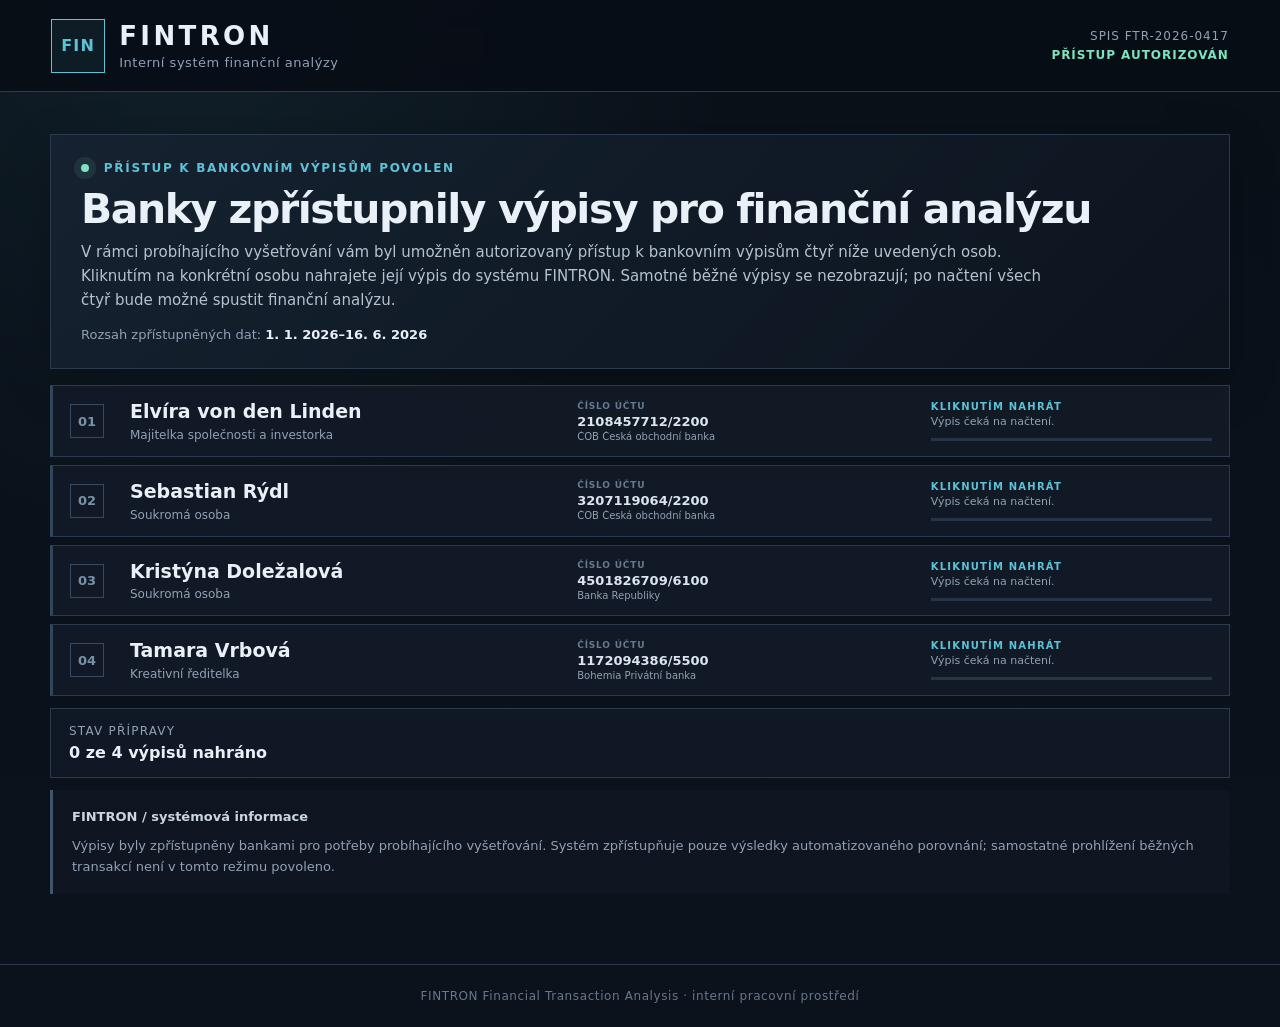
==== commit 214eba33: "Add files via upload" ====
--- a/analysis.html
+++ b/analysis.html
@@ -43,20 +43,6 @@
           <label>Bankovní výpis<select id="highPerson"></select></label>
           <button class="run-analysis" data-analysis="high" type="button">PROVÉST ANALÝZU</button>
         </div>
-        <div class="strip-filter-row">
-          <label>Datum od<input id="highDateFrom" type="date" min="2026-01-01" max="2026-06-16" value="2026-01-01"></label>
-          <label>Datum do<input id="highDateTo" type="date" min="2026-01-01" max="2026-06-16" value="2026-06-16"></label>
-          <label>Směr
-            <select id="highDirection">
-              <option value="all">Příchozí i odchozí</option>
-              <option value="in">Pouze příchozí</option>
-              <option value="out">Pouze odchozí</option>
-            </select>
-          </label>
-          <label class="counterparty-search">Příjemce nebo odesílatel
-            <input id="highSearch" type="search" autocomplete="off" placeholder="Alespoň 3 znaky">
-          </label>
-        </div>
       </article>
 
       <article class="analysis-strip">
@@ -92,6 +78,30 @@
       </article>
     </section>
 
+    <section class="global-filter-bar" aria-label="Společné filtry analýz">
+      <div class="global-filter-heading">
+        <span class="filter-icon">⌕</span>
+        <div>
+          <h3>Společné filtry výsledků</h3>
+          <p>Platí pro všechny tři analýzy</p>
+        </div>
+      </div>
+      <label>Datum od<input id="highDateFrom" type="date" min="2026-01-01" max="2026-06-16" value="2026-01-01"></label>
+      <label>Datum do<input id="highDateTo" type="date" min="2026-01-01" max="2026-06-16" value="2026-06-16"></label>
+      <label>Směr transakce
+        <select id="highDirection">
+          <option value="all">Příchozí i odchozí</option>
+          <option value="in">Pouze příchozí</option>
+          <option value="out">Pouze odchozí</option>
+        </select>
+      </label>
+      <label class="global-search">Jméno, protistrana nebo údaj transakce
+        <input id="highSearch" type="search" autocomplete="off" placeholder="Alespoň 3 znaky">
+      </label>
+      <button id="resetFilters" class="filter-reset" type="button">VYMAZAT FILTRY</button>
+      <p class="filter-explanation">U vzájemných transakcí se příchozí a odchozí směr vztahuje k prvnímu vybranému výpisu.</p>
+    </section>
+
     <section id="progressArea" class="analysis-progress compact-progress" hidden>
       <div class="progress-copy"><strong id="progressLabel">Zahajuji analýzu…</strong><span id="progressPercent">0 %</span></div>
       <div class="progress-track"><i id="progressBar"></i></div>
--- a/styles.css
+++ b/styles.css
@@ -570,3 +570,181 @@
   .mutual-ledger-grid { min-width: 700px; }
   .common-transaction-line { grid-template-columns: 72px 22px 96px minmax(100px,1fr); }
 }
+
+
+/* --- Revize rozhraní: řádkové nahrávání a společné filtry --- */
+.upload-page { max-width: 1180px; }
+.upload-page .hero-panel {
+  padding: 26px 30px;
+  box-shadow: 0 16px 45px rgba(0,0,0,.24);
+}
+.upload-page .hero-panel h2 {
+  max-width: none;
+  margin: 12px 0 9px;
+  font-size: clamp(28px, 3.2vw, 42px);
+  line-height: 1.08;
+}
+.upload-page .hero-panel p { max-width: 960px; font-size: 15px; line-height: 1.6; }
+.upload-page .period-line { margin-top: 15px; }
+.upload-grid {
+  display: flex;
+  flex-direction: column;
+  gap: 8px;
+  margin-top: 16px;
+}
+.upload-card,
+.upload-page .upload-card {
+  display: grid;
+  grid-template-columns: 44px minmax(220px,1.15fr) minmax(245px,.9fr) minmax(210px,.75fr);
+  align-items: center;
+  gap: 16px;
+  width: 100%;
+  min-height: 0;
+  padding: 14px 17px;
+  border-left: 3px solid #31465d;
+  text-align: left;
+}
+.upload-card:hover { transform: none; border-left-color: var(--accent); }
+.upload-card.is-loaded { border-left-color: var(--accent-2); }
+.person-index {
+  display: grid;
+  place-items: center;
+  width: 34px;
+  height: 34px;
+  border: 1px solid #354a61;
+  color: #7890a8;
+}
+.upload-identity { min-width: 0; }
+.upload-card h3 { margin: 0; font-size: 19px; line-height: 1.25; }
+.upload-card p { margin-top: 4px; font-size: 12px; }
+.account-preview { min-width: 0; margin: 0; }
+.account-preview small { display: block; color: #657a90; font-size: 9px; font-weight: 900; letter-spacing: .09em; }
+.account-preview strong { display: block; margin-top: 3px; color: #dce5ee; font-size: 13px; }
+.account-preview span { display: block; margin-top: 2px; overflow: hidden; font-size: 10px; text-overflow: ellipsis; white-space: nowrap; }
+.upload-load-zone { display: grid; grid-template-columns: 1fr; min-width: 0; }
+.upload-card-head { justify-content: flex-start; }
+.upload-state { font-size: 10px; }
+.card-message { min-height: 16px; margin-top: 3px; font-size: 11px; }
+.card-progress { height: 3px; margin-top: 7px; }
+.upload-summary { margin-top: 12px; padding: 15px 18px; }
+.upload-summary strong { font-size: 16px; }
+.upload-summary .primary-action { padding: 12px 17px; font-size: 12px; }
+.upload-page .system-note { margin-top: 12px; padding: 16px 19px; }
+
+.analysis-strip-high { grid-template-rows: auto; }
+.global-filter-bar {
+  display: grid;
+  grid-template-columns: minmax(220px,.9fr) 135px 135px 185px minmax(230px,1.15fr) 145px;
+  align-items: end;
+  gap: 10px;
+  margin-top: 10px;
+  padding: 14px 16px 11px;
+  border: 1px solid #34485e;
+  background: linear-gradient(110deg, rgba(17,28,41,.98), rgba(11,19,28,.98));
+  box-shadow: 0 10px 28px rgba(0,0,0,.18);
+}
+.global-filter-heading { display: flex; align-items: center; gap: 11px; min-width: 0; align-self: center; }
+.filter-icon { display: grid; place-items: center; width: 36px; height: 36px; border: 1px solid #3b536c; color: var(--accent); font-size: 20px; }
+.global-filter-heading h3 { margin: 0; font-size: 14px; }
+.global-filter-heading p { margin: 3px 0 0; color: var(--muted); font-size: 10px; }
+.global-filter-bar label {
+  display: grid;
+  gap: 5px;
+  min-width: 0;
+  color: var(--muted);
+  font-size: 9px;
+  font-weight: 900;
+  letter-spacing: .075em;
+  text-transform: uppercase;
+}
+.global-filter-bar select,
+.global-filter-bar input[type="date"],
+.global-filter-bar input[type="search"] {
+  width: 100%;
+  min-height: 39px;
+  height: 39px;
+  padding: 8px 11px;
+  font-size: 12px;
+}
+.filter-reset {
+  min-height: 39px;
+  padding: 9px 11px;
+  border: 1px solid #3a5068;
+  background: transparent;
+  color: #aebdcb;
+  font-size: 10px;
+  font-weight: 900;
+  letter-spacing: .055em;
+  cursor: pointer;
+}
+.filter-reset:hover { border-color: var(--accent); color: var(--text); }
+.filter-explanation {
+  grid-column: 1 / -1;
+  margin: 0;
+  padding-top: 8px;
+  border-top: 1px solid rgba(66,87,109,.38);
+  color: #74879b;
+  font-size: 10px;
+}
+
+@media (max-width: 1080px) {
+  .upload-card,
+  .upload-page .upload-card { grid-template-columns: 40px minmax(190px,1fr) minmax(210px,.8fr) minmax(190px,.72fr); gap: 12px; }
+  .global-filter-bar { grid-template-columns: 220px repeat(3,minmax(130px,1fr)); }
+  .global-search { grid-column: 2 / 4; }
+  .filter-reset { grid-column: 4; }
+}
+
+@media (max-width: 760px) {
+  .topbar { min-height: 72px; padding: 12px 14px; }
+  .brand-mark { width: 42px; height: 42px; font-size: 12px; }
+  .brand h1 { font-size: 19px; }
+  .brand p { display: none; }
+  .case-meta span { display: none; }
+  .case-meta { font-size: 9px; }
+  .page-shell { width: min(100% - 20px, 1440px); padding-top: 16px; }
+  .upload-page .hero-panel { padding: 20px 18px; }
+  .upload-page .hero-panel h2 { margin-top: 10px; font-size: 25px; }
+  .upload-page .hero-panel p { font-size: 13px; line-height: 1.55; }
+  .hero-status { font-size: 9px; }
+  .upload-card,
+  .upload-page .upload-card {
+    grid-template-columns: 36px minmax(0,1fr) auto;
+    gap: 8px 10px;
+    padding: 12px 11px;
+  }
+  .person-index { grid-row: 1 / 3; width: 30px; height: 30px; }
+  .upload-identity { grid-column: 2; }
+  .upload-card h3 { font-size: 16px; }
+  .upload-card p { font-size: 10px; }
+  .account-preview { grid-column: 2 / 4; }
+  .account-preview small { display: none; }
+  .account-preview strong { display: inline; font-size: 11px; }
+  .account-preview span { display: inline; margin-left: 5px; font-size: 9px; white-space: normal; }
+  .upload-load-zone { grid-column: 2 / 4; grid-template-columns: 1fr auto; align-items: center; gap: 8px; }
+  .upload-card-head { grid-column: 2; grid-row: 1; justify-content: flex-end; }
+  .card-message { grid-column: 1; grid-row: 1; margin: 0; font-size: 9px; }
+  .card-progress { grid-column: 1 / -1; grid-row: 2; margin-top: 2px; }
+  .upload-summary { align-items: stretch; flex-direction: column; padding: 13px 14px; }
+  .upload-summary .primary-action { width: 100%; }
+
+  .global-filter-bar { grid-template-columns: repeat(2,minmax(0,1fr)); padding: 13px; }
+  .global-filter-heading { grid-column: 1 / -1; }
+  .global-search { grid-column: 1 / -1; }
+  .filter-reset { grid-column: 1 / -1; }
+  .filter-explanation { font-size: 9px; }
+}
+
+@media (max-width: 480px) {
+  .upload-card,
+  .upload-page .upload-card { grid-template-columns: 32px minmax(0,1fr); }
+  .person-index { grid-row: 1 / 2; }
+  .upload-identity { grid-column: 2; }
+  .account-preview,
+  .upload-load-zone { grid-column: 1 / -1; }
+  .upload-state { font-size: 9px; }
+  .global-filter-bar { grid-template-columns: 1fr; }
+  .global-filter-heading,
+  .global-search,
+  .filter-reset { grid-column: 1; }
+}
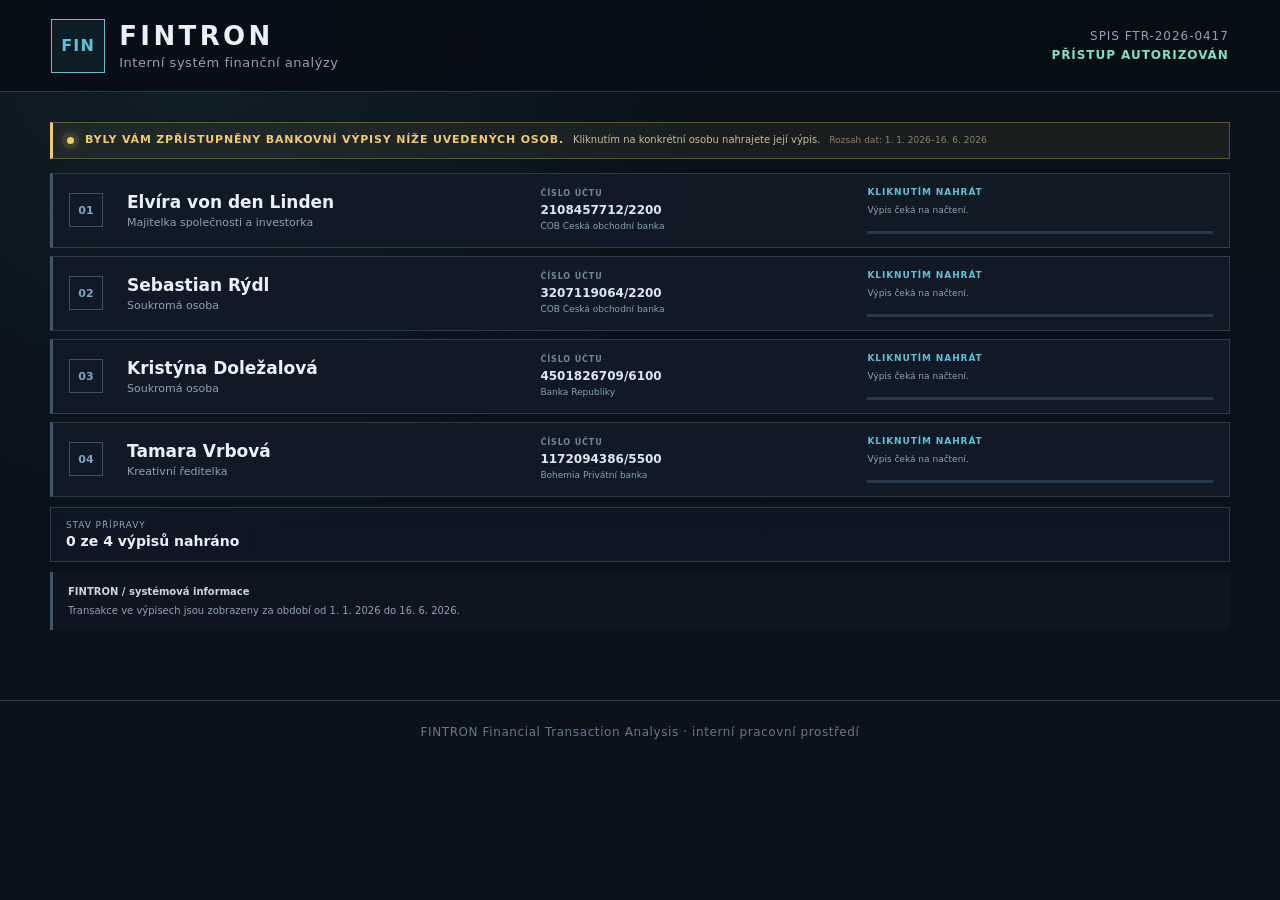
==== commit 8e3a8abf: "Update analysis.html" ====
--- a/analysis.html
+++ b/analysis.html
@@ -6,7 +6,9 @@
   <title>FINTRON – Finanční analýza</title>
   <link rel="stylesheet" href="styles.css">
 </head>
+
 <body data-page="analysis">
+
   <header class="topbar">
     <div class="brand">
       <div class="brand-mark">FIN</div>
@@ -15,6 +17,7 @@
         <p>Modul finanční analýzy</p>
       </div>
     </div>
+
     <div class="case-meta">
       <span>SPIS FTR-2026-0417</span>
       <strong>4 VÝPISY NAČTENY</strong>
@@ -22,111 +25,200 @@
   </header>
 
   <main class="page-shell analysis-page compact-analysis-page">
+
     <div class="analysis-topline compact-topline">
       <div>
         <span class="eyebrow">ANALYTICKÉ PRACOVIŠTĚ</span>
         <h2>Finanční analýza načtených výpisů</h2>
       </div>
-      <button id="backToUpload" class="secondary-action" type="button">ZPĚT K NAČTENÝM VÝPISŮM</button>
-    </div>
-
-    <section class="analysis-strips" aria-label="Druhy finanční analýzy">
-      <article class="analysis-strip analysis-strip-high">
+
+      <button
+        id="backToUpload"
+        class="secondary-action"
+        type="button">
+        ZPĚT K NAČTENÝM VÝPISŮM
+      </button>
+    </div>
+
+
+    <section
+      class="analysis-strips"
+      aria-label="Druhy finanční analýzy">
+
+      <!-- ANALÝZA 01 -->
+      <article class="analysis-strip">
+
         <div class="strip-heading">
           <span class="tool-number">01</span>
-          <div>
-            <h3>Analýza vysokých transakcí</h3>
-            <p>Transakce nad 50 000 Kč</p>
-          </div>
-        </div>
-        <div class="strip-primary-controls">
-          <label>Bankovní výpis<select id="highPerson"></select></label>
-          <button class="run-analysis" data-analysis="high" type="button">PROVÉST ANALÝZU</button>
-        </div>
-      </article>
-
-      <article class="analysis-strip">
-        <div class="strip-heading">
-          <span class="tool-number">02</span>
+
           <div>
             <h3>Analýza vzájemných transakcí</h3>
             <p>Přímé převody mezi dvěma účty</p>
           </div>
         </div>
+
         <div class="strip-pair-controls">
-          <label>První výpis<select id="mutualFirst"></select></label>
+
+          <label>
+            První výpis
+            <select id="mutualFirst"></select>
+          </label>
+
           <span class="strip-symbol">↔</span>
-          <label>Druhý výpis<select id="mutualSecond"></select></label>
-          <button class="run-analysis" data-analysis="mutual" type="button">PROVÉST ANALÝZU</button>
-        </div>
+
+          <label>
+            Druhý výpis
+            <select id="mutualSecond"></select>
+          </label>
+
+          <button
+            class="run-analysis"
+            data-analysis="mutual"
+            type="button">
+            PROVÉST ANALÝZU
+          </button>
+
+        </div>
+
       </article>
 
+
+      <!-- ANALÝZA 02 -->
       <article class="analysis-strip">
+
         <div class="strip-heading">
-          <span class="tool-number">03</span>
+          <span class="tool-number">02</span>
+
           <div>
-            <h3>Analýza stejných odesílatelů a příjemců</h3>
+            <h3>Analýza transakcí od stejných odesílatelů či stejným příjemcům</h3>
             <p>Společné protistrany ve dvou výpisech</p>
           </div>
         </div>
+
         <div class="strip-pair-controls">
-          <label>První výpis<select id="commonFirst"></select></label>
+
+          <label>
+            První výpis
+            <select id="commonFirst"></select>
+          </label>
+
           <span class="strip-symbol">⇄</span>
-          <label>Druhý výpis<select id="commonSecond"></select></label>
-          <button class="run-analysis" data-analysis="common" type="button">PROVÉST ANALÝZU</button>
-        </div>
+
+          <label>
+            Druhý výpis
+            <select id="commonSecond"></select>
+          </label>
+
+          <button
+            class="run-analysis"
+            data-analysis="common"
+            type="button">
+            PROVÉST ANALÝZU
+          </button>
+
+        </div>
+
       </article>
-    </section>
-
-    <section class="global-filter-bar" aria-label="Společné filtry analýz">
+
+    </section>
+
+
+    <!-- INFORMACE O ROZSAHU DAT -->
+    <section
+      class="global-filter-bar"
+      aria-label="Rozsah analyzovaných transakcí">
+
       <div class="global-filter-heading">
         <span class="filter-icon">⌕</span>
+
         <div>
-          <h3>Společné filtry výsledků</h3>
-          <p>Platí pro všechny tři analýzy</p>
-        </div>
-      </div>
-      <label>Datum od<input id="highDateFrom" type="date" min="2026-01-01" max="2026-06-16" value="2026-01-01"></label>
-      <label>Datum do<input id="highDateTo" type="date" min="2026-01-01" max="2026-06-16" value="2026-06-16"></label>
-      <label>Směr transakce
-        <select id="highDirection">
-          <option value="all">Příchozí i odchozí</option>
-          <option value="in">Pouze příchozí</option>
-          <option value="out">Pouze odchozí</option>
-        </select>
-      </label>
-      <label class="global-search">Jméno, protistrana nebo údaj transakce
-        <input id="highSearch" type="search" autocomplete="off" placeholder="Alespoň 3 znaky">
-      </label>
-      <button id="resetFilters" class="filter-reset" type="button">VYMAZAT FILTRY</button>
-      <p class="filter-explanation">U vzájemných transakcí se příchozí a odchozí směr vztahuje k prvnímu vybranému výpisu.</p>
-    </section>
-
-    <section id="progressArea" class="analysis-progress compact-progress" hidden>
-      <div class="progress-copy"><strong id="progressLabel">Zahajuji analýzu…</strong><span id="progressPercent">0 %</span></div>
-      <div class="progress-track"><i id="progressBar"></i></div>
-    </section>
-
-    <section id="results" class="results-area compact-results">
+          <h3>Rozsah analyzovaných transakcí</h3>
+          <p>Transakce od 1. 1. 2026 do 16. 6. 2026</p>
+        </div>
+      </div>
+
+    </section>
+
+
+    <!-- PRŮBĚH ANALÝZY -->
+    <section
+      id="progressArea"
+      class="analysis-progress compact-progress"
+      hidden>
+
+      <div class="progress-copy">
+        <strong id="progressLabel">Zahajuji analýzu…</strong>
+        <span id="progressPercent">0 %</span>
+      </div>
+
+      <div class="progress-track">
+        <i id="progressBar"></i>
+      </div>
+
+    </section>
+
+
+    <!-- VÝSLEDKY -->
+    <section
+      id="results"
+      class="results-area compact-results">
+
       <div class="results-placeholder compact-placeholder">
+
         <div class="placeholder-icon">⌁</div>
+
         <h3>Výsledek se zobrazí v tomto prostoru</h3>
-        <p>Zvolte typ analýzy a spusťte automatizované porovnání.</p>
-      </div>
-    </section>
+
+        <p>
+          Zvolte typ analýzy a spusťte automatizované porovnání.
+        </p>
+
+      </div>
+
+    </section>
+
   </main>
 
-  <div id="messageModal" class="modal" hidden>
-    <div class="modal-card" role="alertdialog" aria-modal="true" aria-labelledby="modalTitle">
+
+  <!-- MODÁLNÍ OKNO -->
+  <div
+    id="messageModal"
+    class="modal"
+    hidden>
+
+    <div
+      class="modal-card"
+      role="alertdialog"
+      aria-modal="true"
+      aria-labelledby="modalTitle">
+
       <span class="modal-symbol">!</span>
-      <h3 id="modalTitle">Nelze provést analýzu</h3>
-      <p id="modalText">Nelze srovnávat stejný výpis.</p>
-      <button id="modalClose" type="button">ROZUMÍM</button>
+
+      <h3 id="modalTitle">
+        Nelze provést analýzu
+      </h3>
+
+      <p id="modalText">
+        Nelze srovnávat stejný výpis.
+      </p>
+
+      <button
+        id="modalClose"
+        type="button">
+        ROZUMÍM
+      </button>
+
     </div>
   </div>
 
-  <footer>FINTRON Financial Transaction Analysis · interní pracovní prostředí</footer>
+
+  <footer>
+    FINTRON Financial Transaction Analysis · interní pracovní prostředí
+  </footer>
+
+
   <script src="data.js"></script>
   <script src="app.js"></script>
+
 </body>
 </html>
